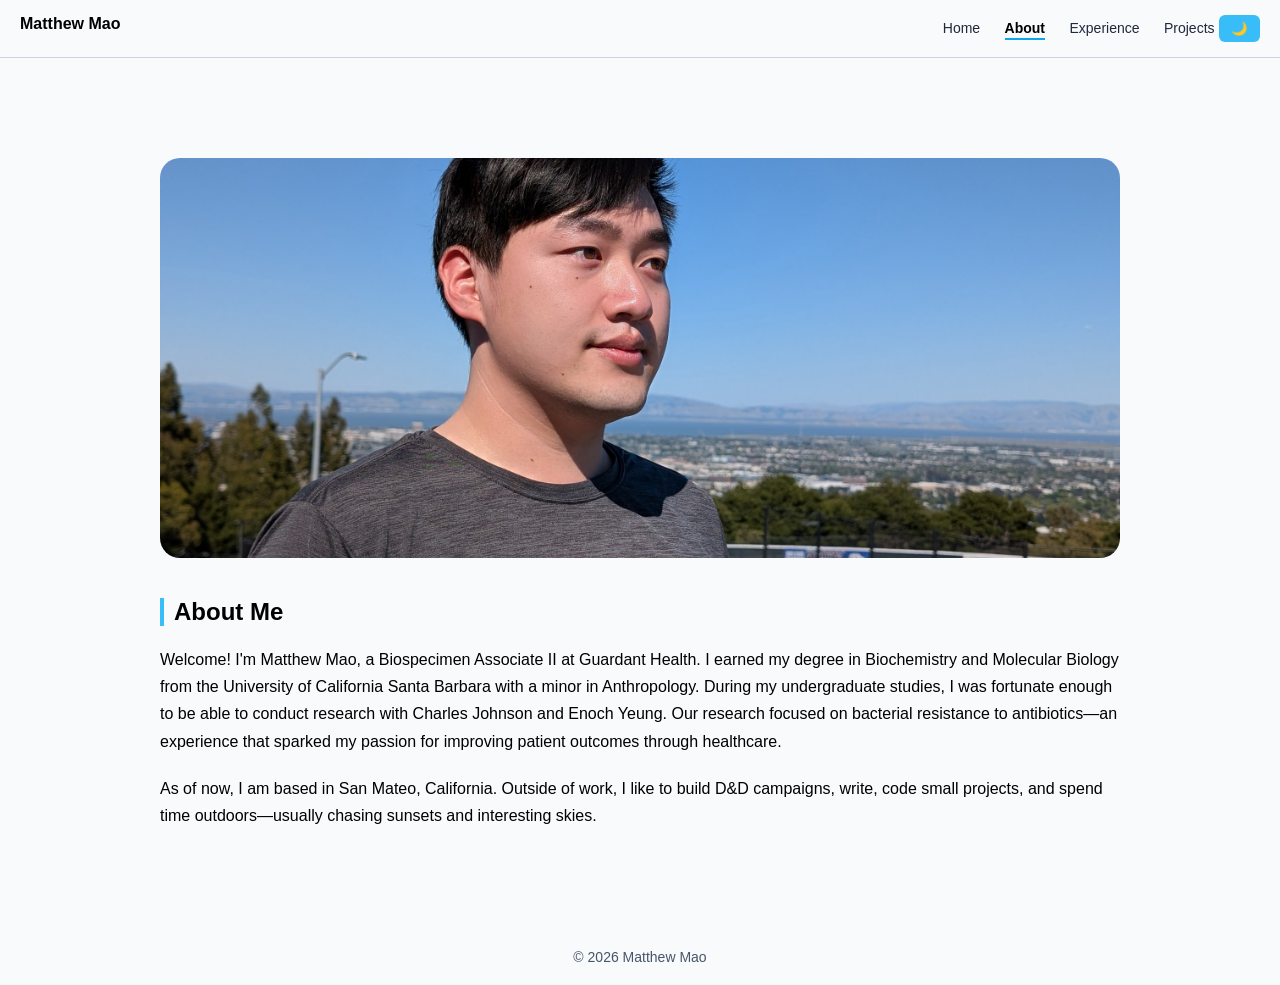
==== about.html @ 9af82b22 "Update about.html" ====
<!DOCTYPE html>
<html lang="en">
<head>
  <meta charset="UTF-8">
  <meta name="viewport" content="width=device-width, initial-scale=1.0">
  <title>About | Matthew Mao</title>
  <link rel="stylesheet" href="style.css">
</head>

<body>

  <!-- NAV -->
  <nav>
    <div><strong>Matthew Mao</strong></div>
    <div>
      <a href="index.html">Home</a>
      <a href="about.html" class="active">About</a>
      <a href="experience.html">Experience</a>
      <a href="projects.html">Projects</a>
      <button class="toggle-btn" onclick="toggleTheme()">🌙</button>
    </div>
  </nav>

  <div class="container">

    <!-- ABOUT -->
    <section id="about">

    <div class="banner">
      <img src="images/mmao_picture.jpg" alt="Matthew Mao" class="about-banner-img">
    </div>
      
      <h2>About Me</h2>
      <p>
      Welcome! I'm Matthew Mao, a Biospecimen Associate II at Guardant Health. I earned my degree
      in Biochemistry and Molecular Biology from the University of California Santa Barbara with a minor
      in Anthropology. During my undergraduate studies, I was fortunate enough to be able to conduct research
      with Charles Johnson and Enoch Yeung. Our research focused on bacterial resistance to antibiotics—an experience
      that sparked my passion for improving patient outcomes through healthcare.
      </p>

      <p>
      As of now, I am based in San Mateo, California. Outside of work, I like to build D&D campaigns, write,
      code small projects, and spend time outdoors—usually chasing sunsets and interesting skies.
      </p>
    </section>
  </div>

  <footer>
    © 2026 Matthew Mao
  </footer>

  <script src="script.js"></script>
  
</body>
</html>
---- style.css ----
* {
  margin: 0;
  padding: 0;
  box-sizing: border-box;
  scroll-behavior: smooth;
}

.index-pic {
  display: flex;
  margin: 30px auto;
  width: 100%;
  max-width: 300px;
  height: auto;
}

.banner {
  width: 100%;
  max-width: 1000px;
  margin: 40px auto;
  overflow: hidden;
  border-radius: 20px;
}

.about-banner-img {
  width: 100%;
  height: 400px;
  object-fit: cover;
  display: block;
}

body {
  font-family: 'Segoe UI', sans-serif;
  background: #0f172a;
  color: #e2e8f0;
  transition: background 0.3s ease, color 0.3s ease;
}

a {
  color: #38bdf8;
  text-decoration: none;
}

.container {
  max-width: 1000px;
  margin: auto;
  padding: 40px 20px;
}

/* DARK/LIGHT MODE STYLES */
body.light {
  background: #f8fafc;
  color: #000000;
}

body.light a {
  color: #0ea5e9;
}

body.light nav {
  background: rgba(248, 250, 252, 0.9);
  border-bottom: 1px solid #cbd5e1;
}

body.light .hero .btn {
  color: #000000;
}

/* NAV */
nav {
  position: sticky;
  top: 0;
  background: rgba(15, 23, 42, 0.9);
  backdrop-filter: blur(10px);
  padding: 15px 20px;
  display: flex;
  justify-content: space-between;
  z-index: 100;
  border-bottom: 1px solid #1e293b;
  transition: background 0.3s ease, border-color 0.3s ease;
}

nav a {
  margin-left: 20px;
  font-size: 14px;
}

.toggle-btn {
  padding: 6px 12px;
  border-radius: 6px;
  background: #38bdf8;
  color: #0f172a;
  font-weight: bold;
  cursor: pointer;
  border: none;
  transition: background 0.3s ease;
}

.toggle-btn:hover {
  background: #0ea5e9;
}

.active {
  color: #ffffff;
  font-weight: bold;
  border-bottom: 2px solid #38bdf8;
  padding-bottom: 2px;
}

.hero {
  text-align: center;
  padding: 80px 20px 40px;
}

.hero h1 {
  font-size: 42px;
  margin-bottom: 10px;
}

.hero p {
  color: #94a3b8;
  margin-bottom: 20px;
  transition: color 0.3s ease;
}

.btn {
  display: inline-block;
  padding: 10px 18px;
  background: #38bdf8;
  color: #0f172a;
  border-radius: 6px;
  font-weight: bold;
  margin: 5px;
  transition: background 0.3s ease;
}

.btn:hover {
  background: #0ea5e9;
}

/* SECTION */
section {
  margin-top: 60px;
}

h2 {
  margin-bottom: 20px;
  border-left: 4px solid #38bdf8;
  padding-left: 10px;
}

#about p {
  margin-bottom: 20px;
  line-height: 1.7;
}

#about p:last-child {
  margin-bottom: 0;
}

/* CARD */
.card {
  background: #1e293b;
  padding: 20px;
  border-radius: 10px;
  margin-bottom: 20px;
  transition: transform 0.2s ease, background 0.3s ease;
}

body.light .card {
  background: #e2e8f0;
  color: #000000;
}

.card:hover {
  transform: translateY(-5px);
}

.card-header {
  display: flex;
  justify-content: space-between;
  font-size: 14px;
  margin-bottom: 10px;
  color: #94a3b8;
  transition: color 0.3s ease;
}

body.light .card-header {
  color: #64748b;
}

.card h3 {
  margin-bottom: 10px;
}

ul {
  padding-left: 20px;
}

li {
  margin-bottom: 6px;
}

/* SKILLS */
.skills {
  display: flex;
  flex-wrap: wrap;
  gap: 10px;
}

.skill {
  background: #334155;
  padding: 6px 12px;
  border-radius: 20px;
  font-size: 13px;
}

body.light .skill {
  background: #cbd5e1;
}

/* FOOTER */
footer {
  text-align: center;
  margin-top: 60px;
  padding: 20px;
  color: #64748b;
  font-size: 14px;
  transition: color 0.3s ease;
}

body.light footer {
  color: #475569;
}

body.light nav a {
  color: #1e293b;
}

body.light .active {
  color: #000000;
  border-bottom: 2px solid #0ea5e9;
}
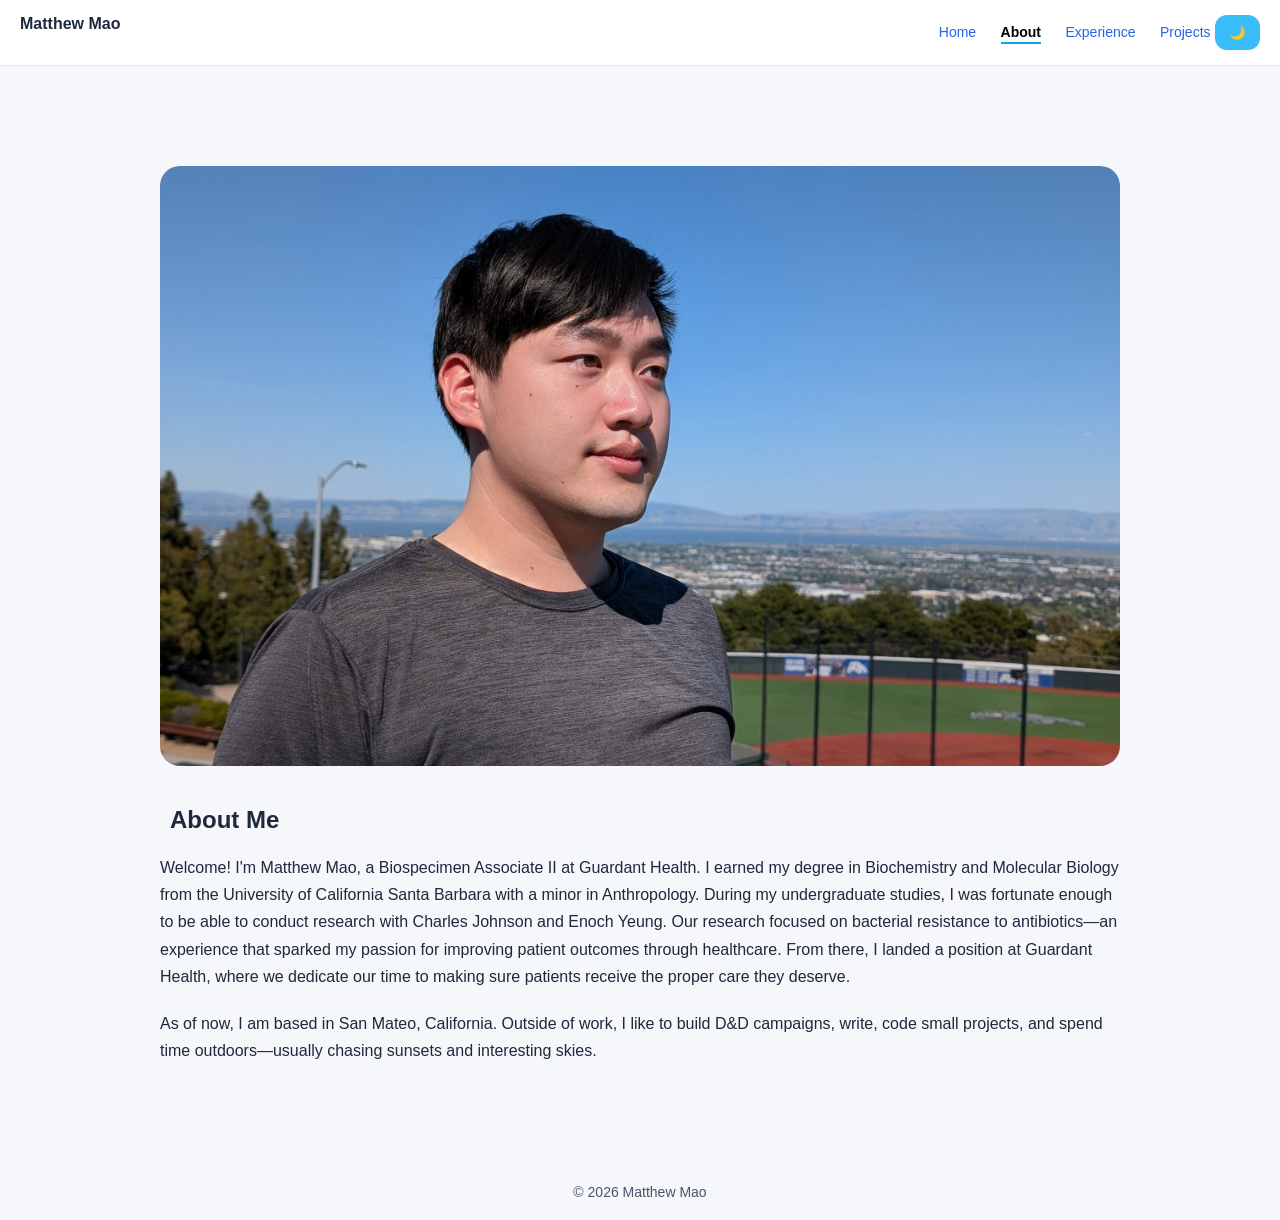
==== commit 0b21a73c: "Update about.html" ====
--- a/about.html
+++ b/about.html
@@ -36,9 +36,10 @@
       in Biochemistry and Molecular Biology from the University of California Santa Barbara with a minor
       in Anthropology. During my undergraduate studies, I was fortunate enough to be able to conduct research
       with Charles Johnson and Enoch Yeung. Our research focused on bacterial resistance to antibiotics—an experience
-      that sparked my passion for improving patient outcomes through healthcare.
+      that sparked my passion for improving patient outcomes through healthcare. From there, I landed a position at
+      Guardant Health, where we dedicate our time to making sure patients receive the proper care they deserve.
       </p>
-
+      
       <p>
       As of now, I am based in San Mateo, California. Outside of work, I like to build D&D campaigns, write,
       code small projects, and spend time outdoors—usually chasing sunsets and interesting skies.
--- a/style.css
+++ b/style.css
@@ -23,7 +23,7 @@
 
 .about-banner-img {
   width: 100%;
-  height: 400px;
+  height: 600px;
   object-fit: cover;
   display: block;
 }
@@ -48,12 +48,12 @@
 
 /* DARK/LIGHT MODE STYLES */
 body.light {
-  background: #f8fafc;
-  color: #000000;
+  background: #f5f7fb;
+  color: #1e293b;
 }
 
 body.light a {
-  color: #0ea5e9;
+  color: #2563eb;
 }
 
 body.light nav {
@@ -85,8 +85,8 @@
 }
 
 .toggle-btn {
-  padding: 6px 12px;
-  border-radius: 6px;
+  padding: 10px 14px;
+  border-radius: 12px;
   background: #38bdf8;
   color: #0f172a;
   font-weight: bold;
@@ -144,7 +144,6 @@
 
 h2 {
   margin-bottom: 20px;
-  border-left: 4px solid #38bdf8;
   padding-left: 10px;
 }
 
@@ -167,8 +166,9 @@
 }
 
 body.light .card {
-  background: #e2e8f0;
-  color: #000000;
+  background: #ffffff;
+  border: 1px solid #e2e8f0;
+  box-shadow: 0 4px 12px rgba(0,0,0,0.04);
 }
 
 .card:hover {
@@ -232,8 +232,9 @@
   color: #475569;
 }
 
-body.light nav a {
-  color: #1e293b;
+body.light nav {
+  background: #ffffff;
+  border-bottom: 1px solid #e2e8f0;
 }
 
 body.light .active {
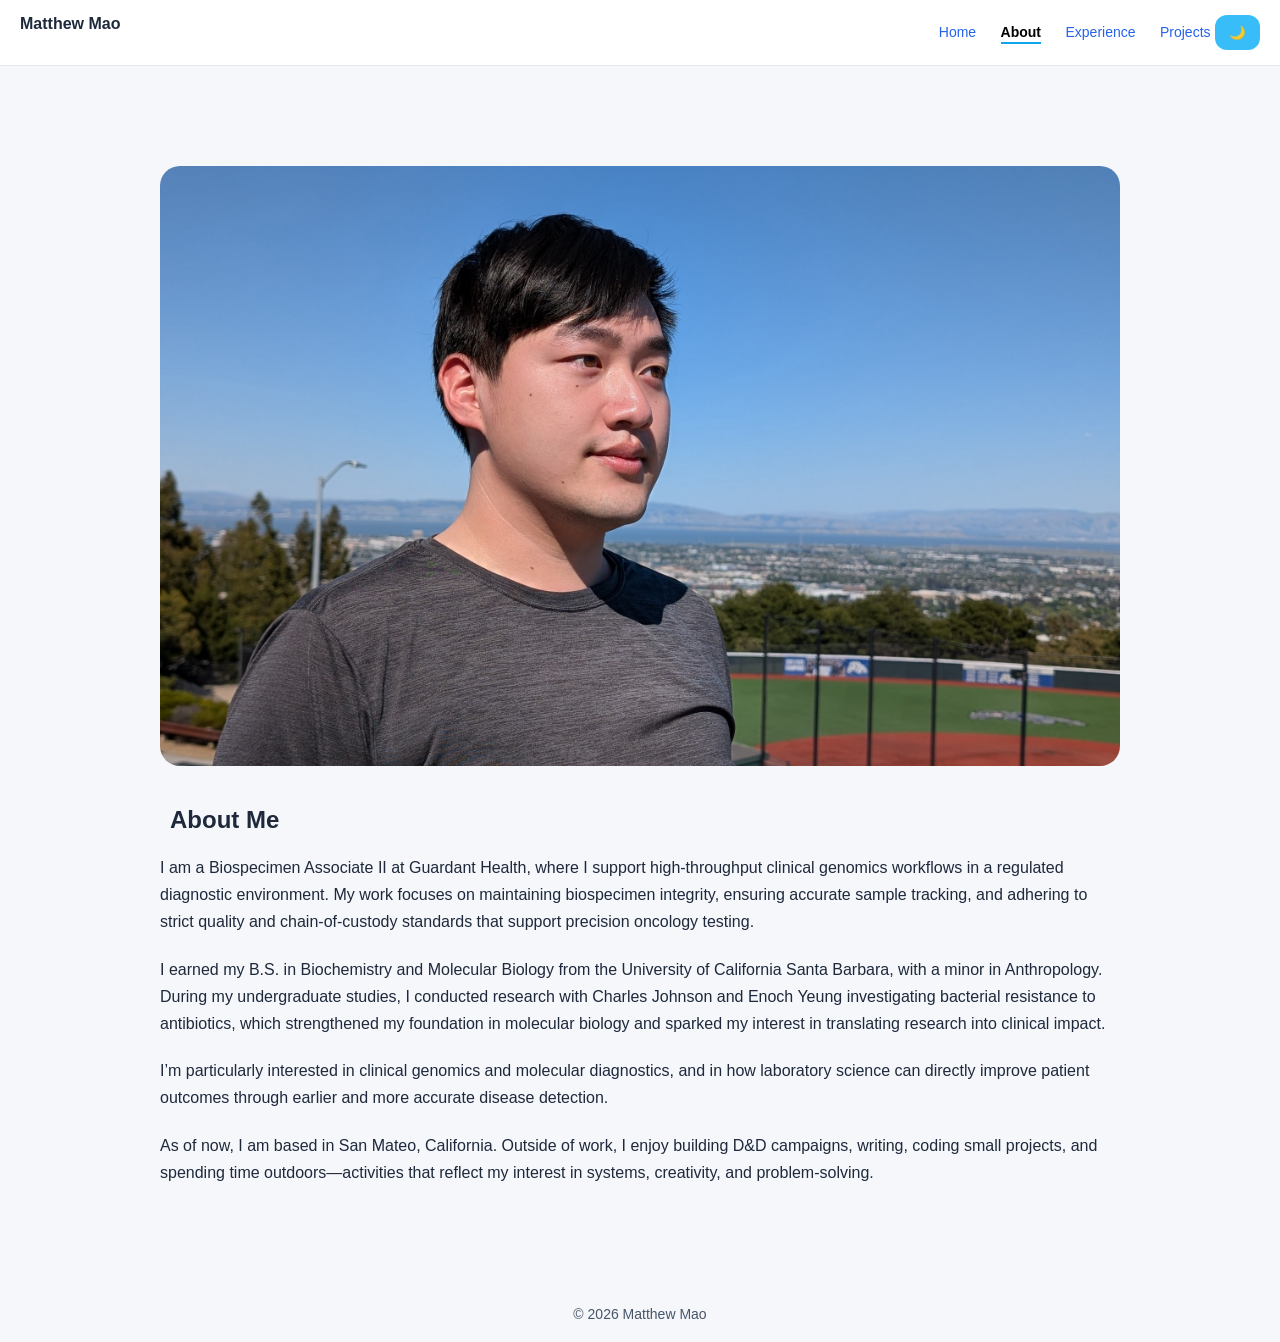
==== commit 9d8db21b: "Update about.html" ====
--- a/about.html
+++ b/about.html
@@ -32,17 +32,23 @@
       
       <h2>About Me</h2>
       <p>
-      Welcome! I'm Matthew Mao, a Biospecimen Associate II at Guardant Health. I earned my degree
-      in Biochemistry and Molecular Biology from the University of California Santa Barbara with a minor
-      in Anthropology. During my undergraduate studies, I was fortunate enough to be able to conduct research
-      with Charles Johnson and Enoch Yeung. Our research focused on bacterial resistance to antibiotics—an experience
-      that sparked my passion for improving patient outcomes through healthcare. From there, I landed a position at
-      Guardant Health, where we dedicate our time to making sure patients receive the proper care they deserve.
+      I am a Biospecimen Associate II at Guardant Health, where I support high-throughput clinical genomics workflows in a regulated diagnostic environment. My work focuses 
+      on maintaining biospecimen integrity, ensuring accurate sample tracking, and adhering to strict quality and chain-of-custody standards that support precision oncology testing.
       </p>
-      
+
       <p>
-      As of now, I am based in San Mateo, California. Outside of work, I like to build D&D campaigns, write,
-      code small projects, and spend time outdoors—usually chasing sunsets and interesting skies.
+      I earned my B.S. in Biochemistry and Molecular Biology from the University of California Santa Barbara, with a minor in Anthropology. During my undergraduate studies, I conducted
+      research with Charles Johnson and Enoch Yeung investigating bacterial resistance to antibiotics, which strengthened my foundation in molecular biology and sparked my interest
+      in translating research into clinical impact.
+      </p>
+
+      <p>
+      I’m particularly interested in clinical genomics and molecular diagnostics, and in how laboratory science can directly improve patient outcomes through earlier and more accurate
+      disease detection.
+      </p>
+        
+      <p>
+      As of now, I am based in San Mateo, California. Outside of work, I enjoy building D&D campaigns, writing, coding small projects, and spending time outdoors—activities that reflect my interest in systems, creativity, and problem-solving.
       </p>
     </section>
   </div>
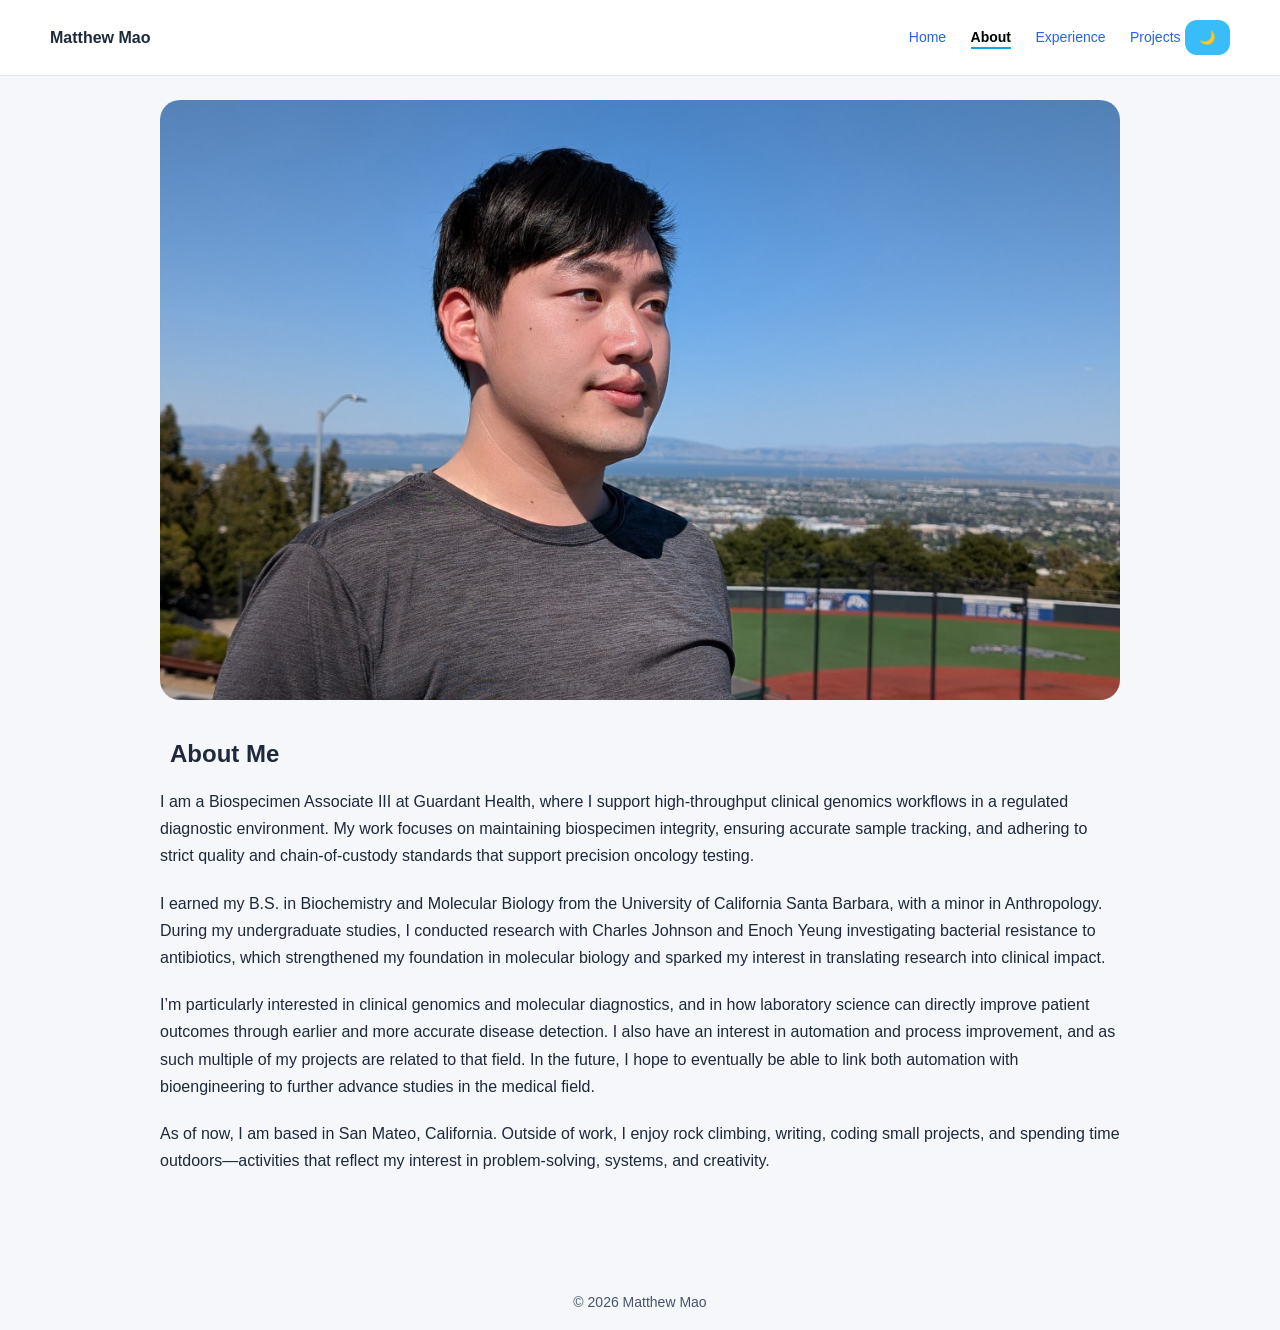
==== commit 78a47b60: "Update about.html" ====
--- a/about.html
+++ b/about.html
@@ -9,7 +9,6 @@
 
 <body>
 
-  <!-- NAV -->
   <nav>
     <div><strong>Matthew Mao</strong></div>
     <div>
@@ -23,7 +22,6 @@
 
   <div class="container">
 
-    <!-- ABOUT -->
     <section id="about">
 
     <div class="banner">
@@ -32,7 +30,7 @@
       
       <h2>About Me</h2>
       <p>
-      I am a Biospecimen Associate II at Guardant Health, where I support high-throughput clinical genomics workflows in a regulated diagnostic environment. My work focuses 
+      I am a Biospecimen Associate III at Guardant Health, where I support high-throughput clinical genomics workflows in a regulated diagnostic environment. My work focuses 
       on maintaining biospecimen integrity, ensuring accurate sample tracking, and adhering to strict quality and chain-of-custody standards that support precision oncology testing.
       </p>
 
@@ -44,11 +42,12 @@
 
       <p>
       I’m particularly interested in clinical genomics and molecular diagnostics, and in how laboratory science can directly improve patient outcomes through earlier and more accurate
-      disease detection.
+      disease detection. I also have an interest in automation and process improvement, and as such multiple of my projects are related to that field. In the future, I hope to eventually
+      be able to link both automation with bioengineering to further advance studies in the medical field.
       </p>
         
       <p>
-      As of now, I am based in San Mateo, California. Outside of work, I enjoy building D&D campaigns, writing, coding small projects, and spending time outdoors—activities that reflect my interest in systems, creativity, and problem-solving.
+      As of now, I am based in San Mateo, California. Outside of work, I enjoy rock climbing, writing, coding small projects, and spending time outdoors—activities that reflect my interest in problem-solving, systems, and creativity.
       </p>
     </section>
   </div>
--- a/style.css
+++ b/style.css
@@ -28,6 +28,14 @@
   display: block;
 }
 
+.experience-img {
+  width:100%;
+  height:600px;
+  object-fit:cover;
+  object-position:center;
+  display:block;
+}
+
 body {
   font-family: 'Segoe UI', sans-serif;
   background: #0f172a;
@@ -67,16 +75,19 @@
 
 /* NAV */
 nav {
-  position: sticky;
-  top: 0;
-  background: rgba(15, 23, 42, 0.9);
-  backdrop-filter: blur(10px);
-  padding: 15px 20px;
-  display: flex;
-  justify-content: space-between;
-  z-index: 100;
-  border-bottom: 1px solid #1e293b;
-  transition: background 0.3s ease, border-color 0.3s ease;
+    position: absolute;
+    top: 0;
+    left: 0;
+    width: 100%;
+    padding: 20px 50px;
+    display: flex;
+    justify-content: space-between;
+    align-items: center;
+    background: linear-gradient(
+        rgba(0,0,0,0.55),
+        rgba(0,0,0,0)
+    );
+    z-index: 100;
 }
 
 nav a {
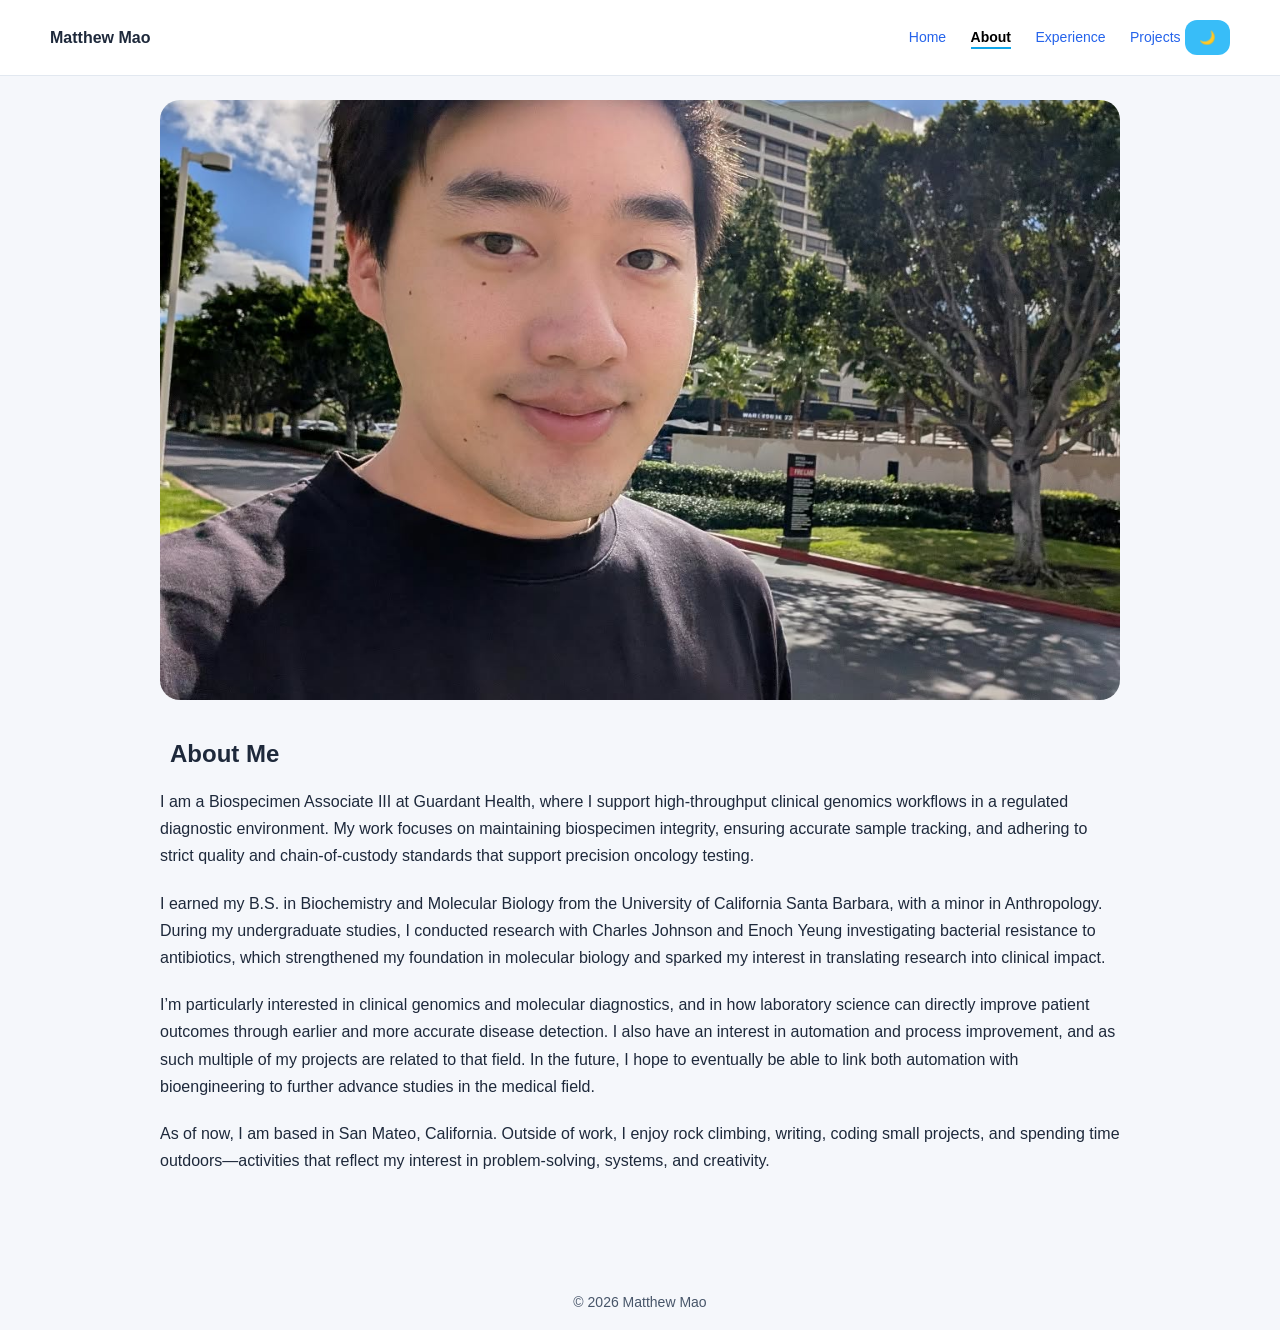
==== commit 5eb30262: "Update about.html" ====
--- a/about.html
+++ b/about.html
@@ -25,7 +25,7 @@
     <section id="about">
 
     <div class="banner">
-      <img src="images/mmao_picture.jpg" alt="Matthew Mao" class="about-banner-img">
+      <img src="images/selfie2.jpg" alt="Matthew Mao" class="about-banner-img">
     </div>
       
       <h2>About Me</h2>
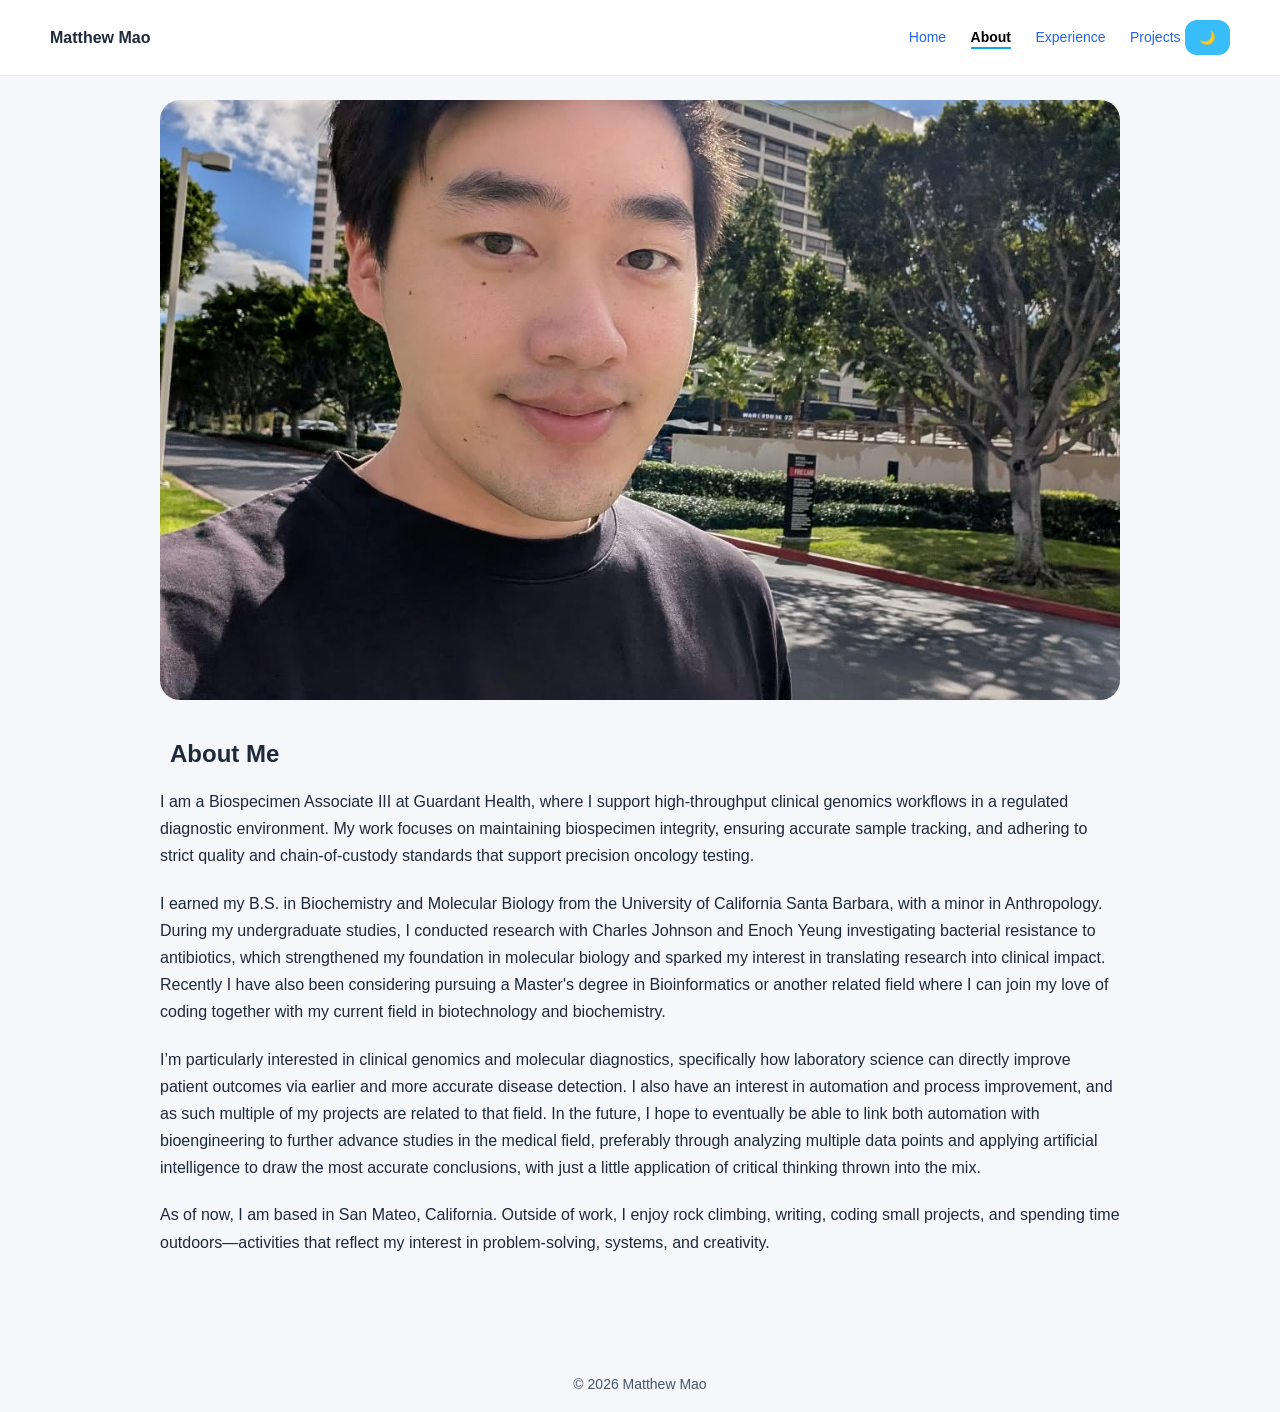
==== commit 2ed574e3: "Update about.html" ====
--- a/about.html
+++ b/about.html
@@ -37,13 +37,15 @@
       <p>
       I earned my B.S. in Biochemistry and Molecular Biology from the University of California Santa Barbara, with a minor in Anthropology. During my undergraduate studies, I conducted
       research with Charles Johnson and Enoch Yeung investigating bacterial resistance to antibiotics, which strengthened my foundation in molecular biology and sparked my interest
-      in translating research into clinical impact.
+      in translating research into clinical impact. Recently I have also been considering pursuing a Master's degree in Bioinformatics or another related field where I can join my love of
+      coding together with my current field in biotechnology and biochemistry.
       </p>
 
       <p>
-      I’m particularly interested in clinical genomics and molecular diagnostics, and in how laboratory science can directly improve patient outcomes through earlier and more accurate
+      I’m particularly interested in clinical genomics and molecular diagnostics, specifically how laboratory science can directly improve patient outcomes via earlier and more accurate
       disease detection. I also have an interest in automation and process improvement, and as such multiple of my projects are related to that field. In the future, I hope to eventually
-      be able to link both automation with bioengineering to further advance studies in the medical field.
+      be able to link both automation with bioengineering to further advance studies in the medical field, preferably through analyzing multiple data points and applying artificial intelligence
+      to draw the most accurate conclusions, with just a little application of critical thinking thrown into the mix.
       </p>
         
       <p>
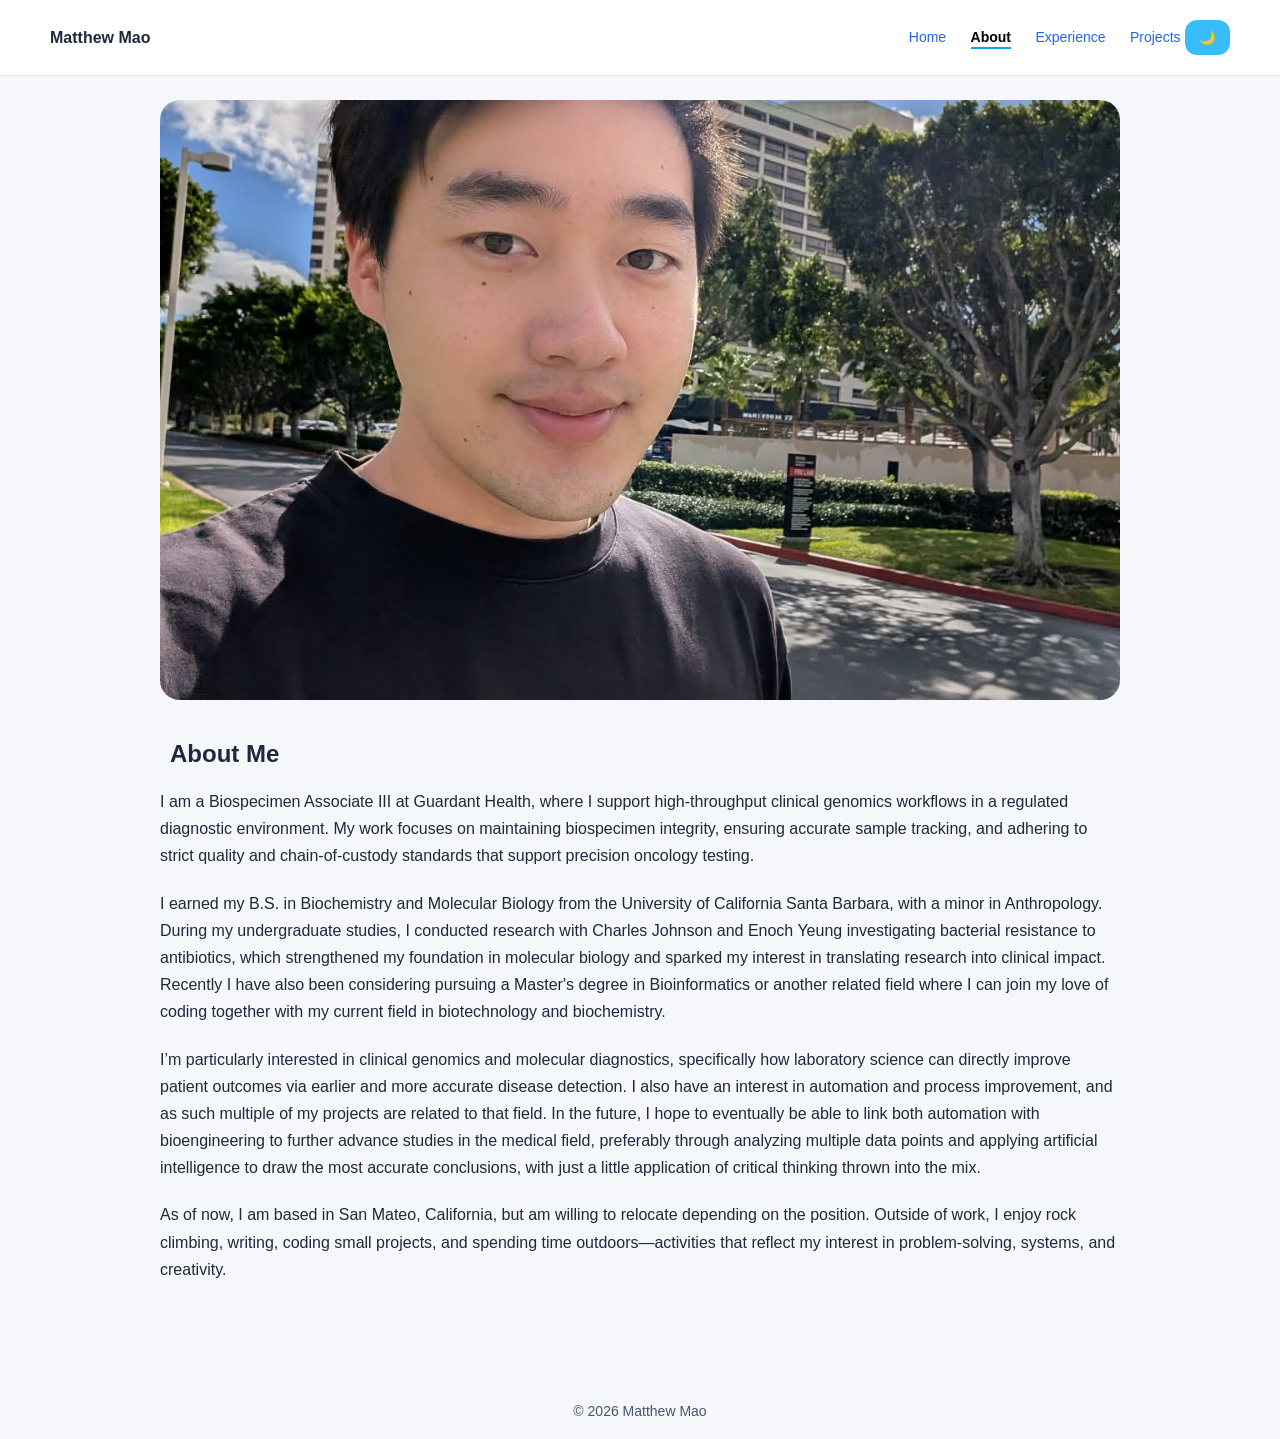
==== commit 1e85d466: "Update about.html" ====
--- a/about.html
+++ b/about.html
@@ -49,7 +49,7 @@
       </p>
         
       <p>
-      As of now, I am based in San Mateo, California. Outside of work, I enjoy rock climbing, writing, coding small projects, and spending time outdoors—activities that reflect my interest in problem-solving, systems, and creativity.
+      As of now, I am based in San Mateo, California, but am willing to relocate depending on the position. Outside of work, I enjoy rock climbing, writing, coding small projects, and spending time outdoors—activities that reflect my interest in problem-solving, systems, and creativity.
       </p>
     </section>
   </div>
